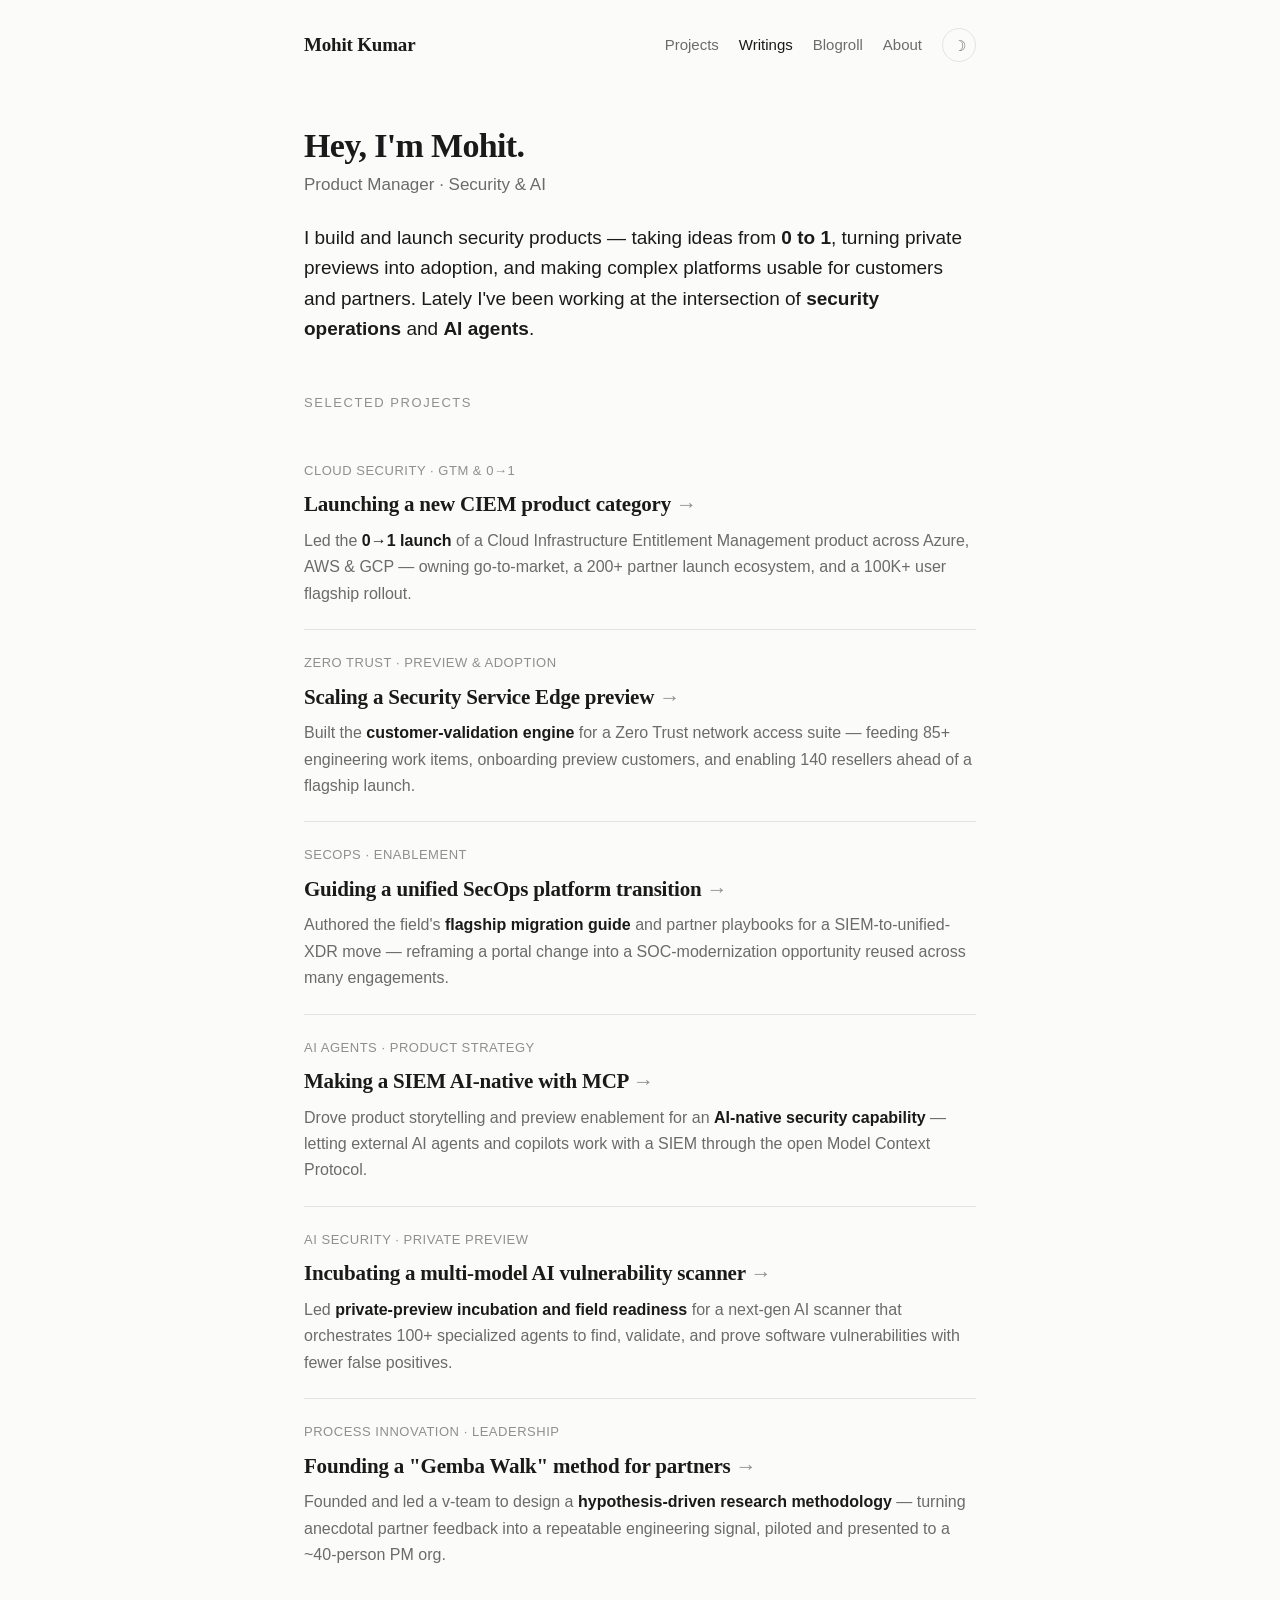
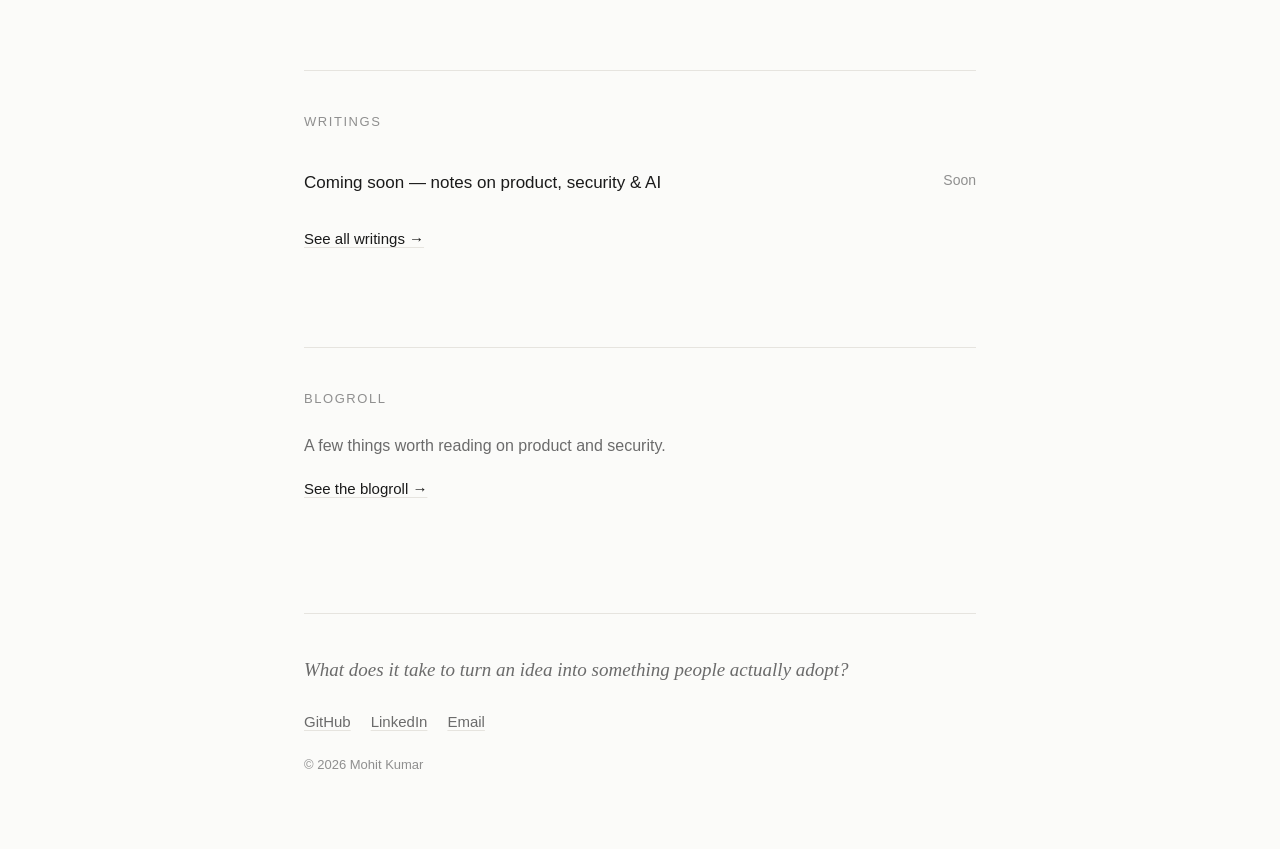
==== index.html @ 8b4f0cdc "Initial portfolio site (static, GitHub Pages) Co-authored-by: Copilot <223556219+Copilot@users.norep" ====
<!DOCTYPE html>
<html lang="en" data-theme="light">
<head>
  <meta charset="UTF-8" />
  <meta name="viewport" content="width=device-width, initial-scale=1.0" />
  <title>Mohit Kumar — Product Manager</title>
  <meta name="description" content="Mohit Kumar — Product Manager in security. Building products, previews, and partner motions from 0 to 1." />
  <link rel="icon" href="assets/img/favicon.svg" type="image/svg+xml" />
  <link rel="stylesheet" href="css/styles.css" />
</head>
<body>
  <div class="wrap">
    <nav class="site-nav">
      <a href="index.html" class="brand">Mohit Kumar</a>
      <div class="nav-links">
        <a href="#projects">Projects</a>
        <a href="writings/index.html">Writings</a>
        <a href="blogroll.html">Blogroll</a>
        <a href="about.html">About</a>
        <button class="theme-toggle" aria-label="Toggle theme">&#9789;</button>
      </div>
    </nav>

    <header class="hero">
      <h1>Hey, I'm Mohit.</h1>
      <p class="role">Product Manager · Security &amp; AI</p>
      <p class="lede">I build and launch security products — taking ideas from <strong>0&nbsp;to&nbsp;1</strong>, turning private previews into adoption, and making complex platforms usable for customers and partners. Lately I've been working at the intersection of <strong>security operations</strong> and <strong>AI agents</strong>.</p>
    </header>

    <section id="projects">
      <p class="eyebrow">Selected Projects</p>
      <ul class="projects">
        <li>
          <a class="proj-link" href="projects/epm.html">
            <div class="proj-meta">Cloud Security · GTM &amp; 0&rarr;1</div>
            <h3 class="proj-title">Launching a new CIEM product category <span class="arrow">&rarr;</span></h3>
            <p class="proj-desc">Led the <strong>0&rarr;1 launch</strong> of a Cloud Infrastructure Entitlement Management product across Azure, AWS &amp; GCP — owning go-to-market, a 200+ partner launch ecosystem, and a 100K+ user flagship rollout.</p>
          </a>
        </li>
        <li>
          <a class="proj-link" href="projects/sse.html">
            <div class="proj-meta">Zero Trust · Preview &amp; Adoption</div>
            <h3 class="proj-title">Scaling a Security Service Edge preview <span class="arrow">&rarr;</span></h3>
            <p class="proj-desc">Built the <strong>customer-validation engine</strong> for a Zero Trust network access suite — feeding 85+ engineering work items, onboarding preview customers, and enabling 140 resellers ahead of a flagship launch.</p>
          </a>
        </li>
        <li>
          <a class="proj-link" href="projects/sentinel-secops.html">
            <div class="proj-meta">SecOps · Enablement</div>
            <h3 class="proj-title">Guiding a unified SecOps platform transition <span class="arrow">&rarr;</span></h3>
            <p class="proj-desc">Authored the field's <strong>flagship migration guide</strong> and partner playbooks for a SIEM-to-unified-XDR move — reframing a portal change into a SOC-modernization opportunity reused across many engagements.</p>
          </a>
        </li>
        <li>
          <a class="proj-link" href="projects/sentinel-mcp.html">
            <div class="proj-meta">AI Agents · Product Strategy</div>
            <h3 class="proj-title">Making a SIEM AI-native with MCP <span class="arrow">&rarr;</span></h3>
            <p class="proj-desc">Drove product storytelling and preview enablement for an <strong>AI-native security capability</strong> — letting external AI agents and copilots work with a SIEM through the open Model Context Protocol.</p>
          </a>
        </li>
        <li>
          <a class="proj-link" href="projects/mdash.html">
            <div class="proj-meta">AI Security · Private Preview</div>
            <h3 class="proj-title">Incubating a multi-model AI vulnerability scanner <span class="arrow">&rarr;</span></h3>
            <p class="proj-desc">Led <strong>private-preview incubation and field readiness</strong> for a next-gen AI scanner that orchestrates 100+ specialized agents to find, validate, and prove software vulnerabilities with fewer false positives.</p>
          </a>
        </li>
        <li>
          <a class="proj-link" href="projects/gemba-walk.html">
            <div class="proj-meta">Process Innovation · Leadership</div>
            <h3 class="proj-title">Founding a "Gemba Walk" method for partners <span class="arrow">&rarr;</span></h3>
            <p class="proj-desc">Founded and led a v-team to design a <strong>hypothesis-driven research methodology</strong> — turning anecdotal partner feedback into a repeatable engineering signal, piloted and presented to a ~40-person PM org.</p>
          </a>
        </li>
      </ul>
    </section>

    <section id="writings">
      <p class="eyebrow">Writings</p>
      <ul class="teasers">
        <li><a class="t-title" href="writings/index.html">Coming soon — notes on product, security &amp; AI</a><span class="t-meta">Soon</span></li>
      </ul>
      <p class="section-more"><a class="u" href="writings/index.html">See all writings &rarr;</a></p>
    </section>

    <section id="blogroll">
      <p class="eyebrow">Blogroll</p>
      <p class="proj-desc" style="margin-bottom:16px;">A few things worth reading on product and security.</p>
      <p class="section-more"><a class="u" href="blogroll.html">See the blogroll &rarr;</a></p>
    </section>

    <footer class="site-footer">
      <p class="q">What does it take to turn an idea into something people actually adopt?</p>
      <div class="links">
        <a class="u" href="https://github.com/kumarM6" target="_blank" rel="noopener">GitHub</a>
        <a class="u" href="https://www.linkedin.com/in/REPLACE_ME" target="_blank" rel="noopener">LinkedIn</a>
        <a class="u" href="mailto:REPLACE_ME@example.com">Email</a>
      </div>
      <p class="copy">&copy; <span id="year">2026</span> Mohit Kumar</p>
    </footer>
  </div>
  <script src="js/main.js"></script>
  <script>document.getElementById('year').textContent=new Date().getFullYear();</script>
</body>
</html>
---- css/styles.css ----
/* ===== Mohit Kumar — portfolio ===== */
:root {
  --bg: #fbfbf9;
  --fg: #1a1a1a;
  --muted: #6b6b6b;
  --faint: #8f8f8f;
  --line: #e6e4df;
  --accent: #1a1a1a;
  --card: #ffffff;
  --tag-bg: #f0efeb;
  --max: 720px;
  --serif: "Iowan Old Style", "Palatino Linotype", Palatino, Georgia, "Times New Roman", serif;
  --sans: -apple-system, BlinkMacSystemFont, "Segoe UI", Roboto, Helvetica, Arial, sans-serif;
}
:root[data-theme="dark"] {
  --bg: #121211;
  --fg: #ececea;
  --muted: #a3a3a0;
  --faint: #7d7d7a;
  --line: #2b2b29;
  --accent: #ececea;
  --card: #1a1a19;
  --tag-bg: #232322;
}

* { box-sizing: border-box; }
html { scroll-behavior: smooth; }
body {
  margin: 0;
  background: var(--bg);
  color: var(--fg);
  font-family: var(--sans);
  font-size: 17px;
  line-height: 1.65;
  -webkit-font-smoothing: antialiased;
  transition: background .3s ease, color .3s ease;
}

.wrap { max-width: var(--max); margin: 0 auto; padding: 0 24px; }

/* ---- top nav ---- */
.site-nav {
  display: flex; align-items: center; justify-content: space-between;
  padding: 28px 0 0; gap: 16px;
}
.site-nav a.brand { font-family: var(--serif); font-size: 19px; font-weight: 600; letter-spacing: -.01em; }
.nav-links { display: flex; gap: 20px; align-items: center; flex-wrap: wrap; }
.nav-links a { color: var(--muted); font-size: 15px; }
.nav-links a:hover { color: var(--fg); }
a { color: var(--fg); text-decoration: none; }
a.u, .prose a { text-decoration: underline; text-underline-offset: 3px; text-decoration-color: var(--line); }
a.u:hover, .prose a:hover { text-decoration-color: var(--fg); }

.theme-toggle {
  background: none; border: 1px solid var(--line); color: var(--muted);
  width: 34px; height: 34px; border-radius: 50%; cursor: pointer;
  font-size: 15px; line-height: 1; display: inline-flex; align-items: center; justify-content: center;
  transition: border-color .2s, color .2s;
}
.theme-toggle:hover { border-color: var(--fg); color: var(--fg); }

/* ---- hero ---- */
.hero { padding: 64px 0 8px; }
.hero h1 { font-family: var(--serif); font-size: 34px; line-height: 1.2; margin: 0 0 4px; letter-spacing: -.02em; }
.hero .role { color: var(--muted); font-size: 17px; margin: 0 0 24px; }
.hero .lede { font-size: 19px; line-height: 1.6; margin: 0; }
.hero .lede strong { font-weight: 600; }

/* ---- sections ---- */
section { padding: 40px 0; border-top: 1px solid var(--line); margin-top: 40px; }
section:first-of-type { border-top: none; margin-top: 0; }
.eyebrow { font-size: 13px; letter-spacing: .12em; text-transform: uppercase; color: var(--faint); margin: 0 0 24px; }

/* ---- project list ---- */
.projects { list-style: none; margin: 0; padding: 0; }
.projects li { padding: 22px 0; border-bottom: 1px solid var(--line); }
.projects li:last-child { border-bottom: none; }
.proj-link { display: block; }
.proj-meta { font-size: 13px; color: var(--faint); letter-spacing: .04em; text-transform: uppercase; margin-bottom: 6px; }
.proj-title { font-family: var(--serif); font-size: 21px; font-weight: 600; letter-spacing: -.01em; margin: 0 0 6px; }
.proj-title .arrow { color: var(--faint); transition: transform .2s, color .2s; display: inline-block; }
.proj-link:hover .proj-title { text-decoration: underline; text-underline-offset: 4px; }
.proj-link:hover .arrow { transform: translateX(4px); color: var(--fg); }
.proj-desc { color: var(--muted); font-size: 16px; margin: 0; }
.proj-desc strong { color: var(--fg); font-weight: 600; }

/* ---- teaser lists (writings / blogroll) ---- */
.teasers { list-style: none; margin: 0; padding: 0; }
.teasers li { padding: 12px 0; border-bottom: 1px solid var(--line); display: flex; justify-content: space-between; gap: 16px; }
.teasers li:last-child { border-bottom: none; }
.teasers .t-title { color: var(--fg); }
.teasers .t-title:hover { text-decoration: underline; text-underline-offset: 3px; }
.teasers .t-meta { color: var(--faint); font-size: 14px; white-space: nowrap; }
.section-more { margin-top: 18px; font-size: 15px; color: var(--muted); }
.section-more a:hover { color: var(--fg); }

/* ---- prose (detail pages) ---- */
.prose h2 { font-family: var(--serif); font-size: 22px; margin: 36px 0 10px; letter-spacing: -.01em; }
.prose h3 { font-size: 16px; letter-spacing: .04em; text-transform: uppercase; color: var(--faint); margin: 28px 0 8px; }
.prose p { margin: 0 0 16px; }
.prose ul { margin: 0 0 16px; padding-left: 20px; }
.prose li { margin-bottom: 7px; }
.back { display: inline-block; margin-bottom: 8px; color: var(--muted); font-size: 15px; }
.back:hover { color: var(--fg); }
.page-head { padding: 40px 0 8px; }
.page-head .proj-meta { margin-bottom: 10px; }
.page-head h1 { font-family: var(--serif); font-size: 30px; line-height: 1.2; margin: 0 0 12px; letter-spacing: -.02em; }
.page-head .summary { font-size: 19px; color: var(--muted); margin: 0; }

/* ---- tags / chips ---- */
.tags { display: flex; flex-wrap: wrap; gap: 8px; margin: 18px 0 0; padding: 0; list-style: none; }
.tags li { font-size: 13px; color: var(--muted); background: var(--tag-bg); border-radius: 100px; padding: 4px 12px; text-transform: none; letter-spacing: 0; }

/* ---- outcome highlights ---- */
.stats { display: grid; grid-template-columns: repeat(3, 1fr); gap: 20px; margin: 8px 0 0; padding: 0; list-style: none; }
.stats li { padding: 0; border: none; }
.stats .n { font-family: var(--serif); font-size: 26px; font-weight: 600; display: block; letter-spacing: -.01em; }
.stats .l { font-size: 14px; color: var(--muted); }

/* ---- footer ---- */
.site-footer { border-top: 1px solid var(--line); margin-top: 56px; padding: 40px 0 60px; }
.site-footer .q { font-family: var(--serif); font-style: italic; font-size: 19px; color: var(--muted); margin: 0 0 24px; }
.site-footer .links { display: flex; gap: 20px; flex-wrap: wrap; }
.site-footer .links a { color: var(--muted); font-size: 15px; }
.site-footer .links a:hover { color: var(--fg); }
.site-footer .copy { color: var(--faint); font-size: 13px; margin-top: 20px; }

/* ---- responsive ---- */
@media (max-width: 560px) {
  body { font-size: 16px; }
  .hero h1 { font-size: 28px; }
  .hero .lede { font-size: 17px; }
  .stats { grid-template-columns: 1fr 1fr; gap: 16px; }
  .teasers li { flex-direction: column; gap: 2px; }
  .teasers .t-meta { white-space: normal; }
}
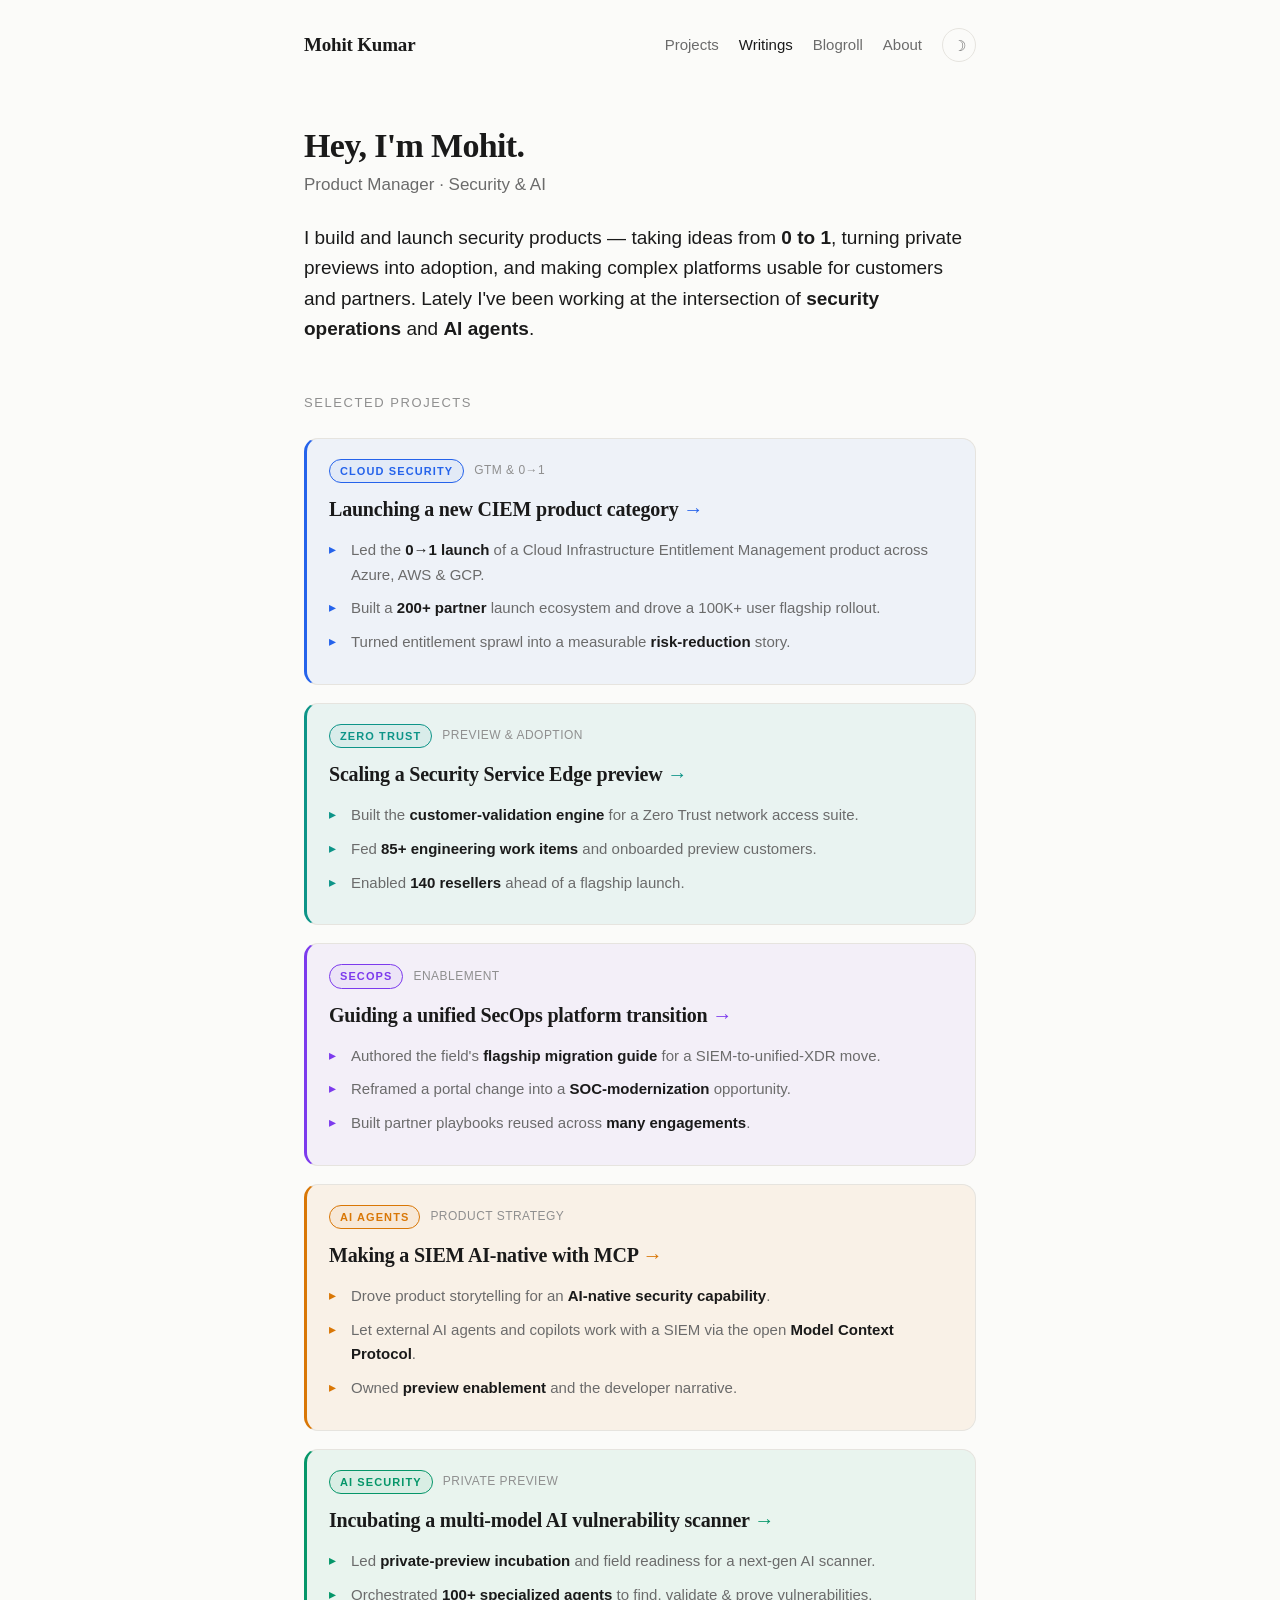
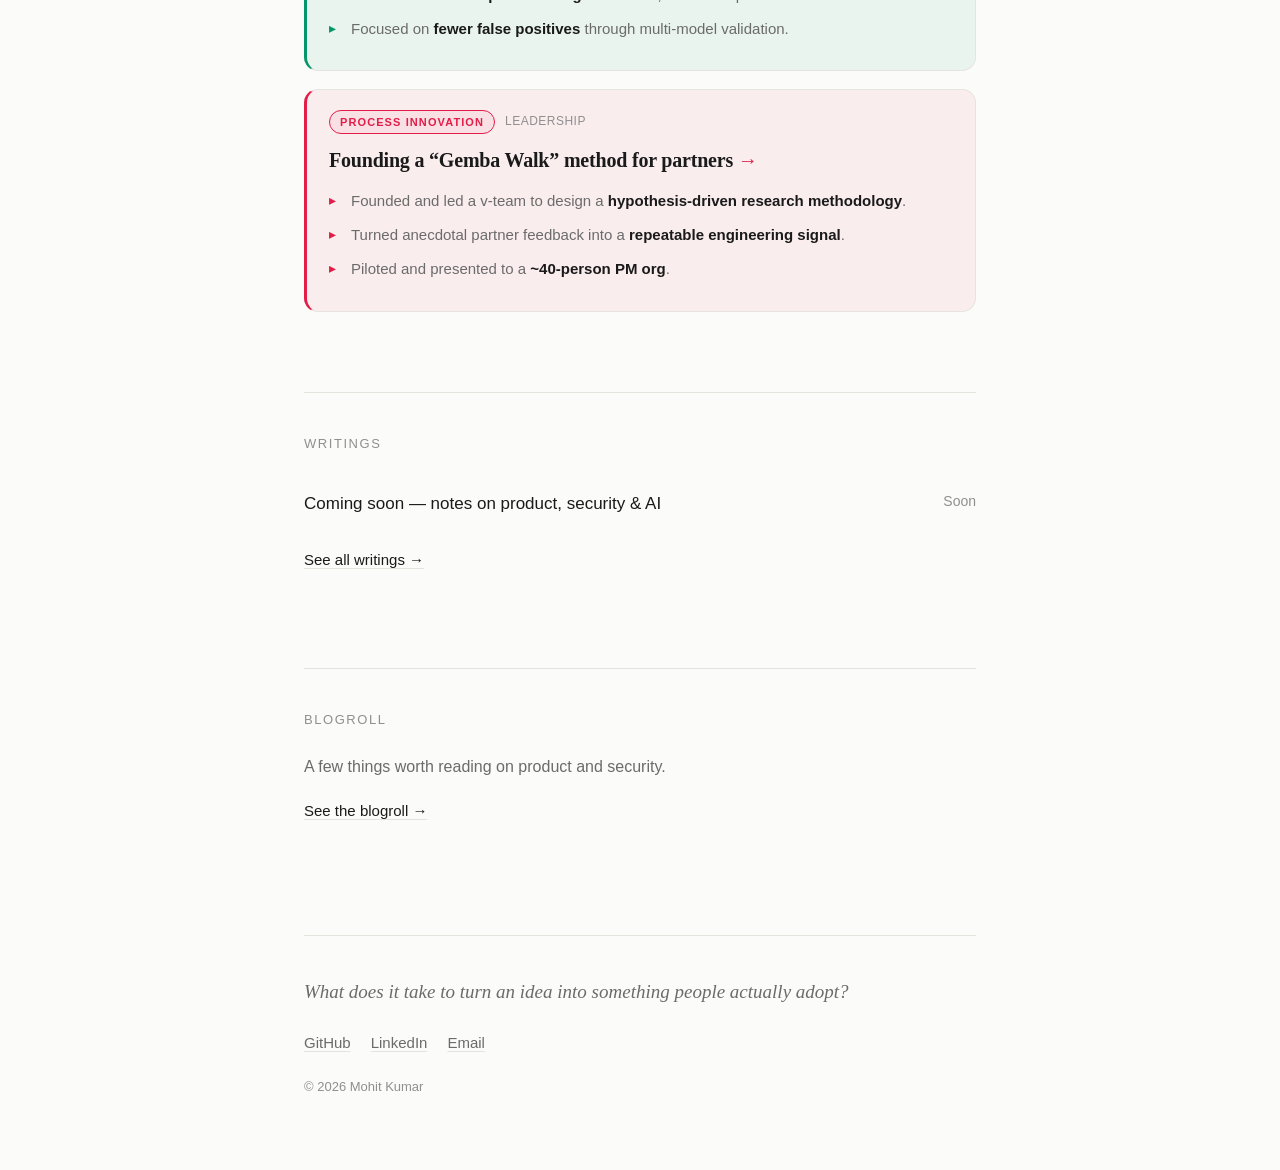
==== commit 2c97d736: "v3: add per-project color, framed SVG diagrams and pointer content Co-authored-by: Copilot <22355621" ====
--- a/index.html
+++ b/index.html
@@ -29,47 +29,89 @@
 
     <section id="projects">
       <p class="eyebrow">Selected Projects</p>
-      <ul class="projects">
-        <li>
-          <a class="proj-link" href="projects/epm.html">
-            <div class="proj-meta">Cloud Security · GTM &amp; 0&rarr;1</div>
-            <h3 class="proj-title">Launching a new CIEM product category <span class="arrow">&rarr;</span></h3>
-            <p class="proj-desc">Led the <strong>0&rarr;1 launch</strong> of a Cloud Infrastructure Entitlement Management product across Azure, AWS &amp; GCP — owning go-to-market, a 200+ partner launch ecosystem, and a 100K+ user flagship rollout.</p>
+      <ul class="cards">
+        <li class="card p-blue">
+          <a class="card-link" href="projects/epm.html">
+            <div class="card-top">
+              <span class="badge">Cloud Security</span>
+              <span class="card-meta">GTM &amp; 0&rarr;1</span>
+            </div>
+            <h3 class="card-title">Launching a new CIEM product category <span class="arrow">&rarr;</span></h3>
+            <ul class="pointers">
+              <li>Led the <strong>0&rarr;1 launch</strong> of a Cloud Infrastructure Entitlement Management product across Azure, AWS &amp; GCP.</li>
+              <li>Built a <strong>200+ partner</strong> launch ecosystem and drove a 100K+ user flagship rollout.</li>
+              <li>Turned entitlement sprawl into a measurable <strong>risk-reduction</strong> story.</li>
+            </ul>
           </a>
         </li>
-        <li>
-          <a class="proj-link" href="projects/sse.html">
-            <div class="proj-meta">Zero Trust · Preview &amp; Adoption</div>
-            <h3 class="proj-title">Scaling a Security Service Edge preview <span class="arrow">&rarr;</span></h3>
-            <p class="proj-desc">Built the <strong>customer-validation engine</strong> for a Zero Trust network access suite — feeding 85+ engineering work items, onboarding preview customers, and enabling 140 resellers ahead of a flagship launch.</p>
+        <li class="card p-teal">
+          <a class="card-link" href="projects/sse.html">
+            <div class="card-top">
+              <span class="badge">Zero Trust</span>
+              <span class="card-meta">Preview &amp; Adoption</span>
+            </div>
+            <h3 class="card-title">Scaling a Security Service Edge preview <span class="arrow">&rarr;</span></h3>
+            <ul class="pointers">
+              <li>Built the <strong>customer-validation engine</strong> for a Zero Trust network access suite.</li>
+              <li>Fed <strong>85+ engineering work items</strong> and onboarded preview customers.</li>
+              <li>Enabled <strong>140 resellers</strong> ahead of a flagship launch.</li>
+            </ul>
           </a>
         </li>
-        <li>
-          <a class="proj-link" href="projects/sentinel-secops.html">
-            <div class="proj-meta">SecOps · Enablement</div>
-            <h3 class="proj-title">Guiding a unified SecOps platform transition <span class="arrow">&rarr;</span></h3>
-            <p class="proj-desc">Authored the field's <strong>flagship migration guide</strong> and partner playbooks for a SIEM-to-unified-XDR move — reframing a portal change into a SOC-modernization opportunity reused across many engagements.</p>
+        <li class="card p-violet">
+          <a class="card-link" href="projects/sentinel-secops.html">
+            <div class="card-top">
+              <span class="badge">SecOps</span>
+              <span class="card-meta">Enablement</span>
+            </div>
+            <h3 class="card-title">Guiding a unified SecOps platform transition <span class="arrow">&rarr;</span></h3>
+            <ul class="pointers">
+              <li>Authored the field's <strong>flagship migration guide</strong> for a SIEM-to-unified-XDR move.</li>
+              <li>Reframed a portal change into a <strong>SOC-modernization</strong> opportunity.</li>
+              <li>Built partner playbooks reused across <strong>many engagements</strong>.</li>
+            </ul>
           </a>
         </li>
-        <li>
-          <a class="proj-link" href="projects/sentinel-mcp.html">
-            <div class="proj-meta">AI Agents · Product Strategy</div>
-            <h3 class="proj-title">Making a SIEM AI-native with MCP <span class="arrow">&rarr;</span></h3>
-            <p class="proj-desc">Drove product storytelling and preview enablement for an <strong>AI-native security capability</strong> — letting external AI agents and copilots work with a SIEM through the open Model Context Protocol.</p>
+        <li class="card p-amber">
+          <a class="card-link" href="projects/sentinel-mcp.html">
+            <div class="card-top">
+              <span class="badge">AI Agents</span>
+              <span class="card-meta">Product Strategy</span>
+            </div>
+            <h3 class="card-title">Making a SIEM AI-native with MCP <span class="arrow">&rarr;</span></h3>
+            <ul class="pointers">
+              <li>Drove product storytelling for an <strong>AI-native security capability</strong>.</li>
+              <li>Let external AI agents and copilots work with a SIEM via the open <strong>Model Context Protocol</strong>.</li>
+              <li>Owned <strong>preview enablement</strong> and the developer narrative.</li>
+            </ul>
           </a>
         </li>
-        <li>
-          <a class="proj-link" href="projects/mdash.html">
-            <div class="proj-meta">AI Security · Private Preview</div>
-            <h3 class="proj-title">Incubating a multi-model AI vulnerability scanner <span class="arrow">&rarr;</span></h3>
-            <p class="proj-desc">Led <strong>private-preview incubation and field readiness</strong> for a next-gen AI scanner that orchestrates 100+ specialized agents to find, validate, and prove software vulnerabilities with fewer false positives.</p>
+        <li class="card p-green">
+          <a class="card-link" href="projects/mdash.html">
+            <div class="card-top">
+              <span class="badge">AI Security</span>
+              <span class="card-meta">Private Preview</span>
+            </div>
+            <h3 class="card-title">Incubating a multi-model AI vulnerability scanner <span class="arrow">&rarr;</span></h3>
+            <ul class="pointers">
+              <li>Led <strong>private-preview incubation</strong> and field readiness for a next-gen AI scanner.</li>
+              <li>Orchestrated <strong>100+ specialized agents</strong> to find, validate &amp; prove vulnerabilities.</li>
+              <li>Focused on <strong>fewer false positives</strong> through multi-model validation.</li>
+            </ul>
           </a>
         </li>
-        <li>
-          <a class="proj-link" href="projects/gemba-walk.html">
-            <div class="proj-meta">Process Innovation · Leadership</div>
-            <h3 class="proj-title">Founding a "Gemba Walk" method for partners <span class="arrow">&rarr;</span></h3>
-            <p class="proj-desc">Founded and led a v-team to design a <strong>hypothesis-driven research methodology</strong> — turning anecdotal partner feedback into a repeatable engineering signal, piloted and presented to a ~40-person PM org.</p>
+        <li class="card p-rose">
+          <a class="card-link" href="projects/gemba-walk.html">
+            <div class="card-top">
+              <span class="badge">Process Innovation</span>
+              <span class="card-meta">Leadership</span>
+            </div>
+            <h3 class="card-title">Founding a &ldquo;Gemba Walk&rdquo; method for partners <span class="arrow">&rarr;</span></h3>
+            <ul class="pointers">
+              <li>Founded and led a v-team to design a <strong>hypothesis-driven research methodology</strong>.</li>
+              <li>Turned anecdotal partner feedback into a <strong>repeatable engineering signal</strong>.</li>
+              <li>Piloted and presented to a <strong>~40-person PM org</strong>.</li>
+            </ul>
           </a>
         </li>
       </ul>
@@ -93,8 +135,8 @@
       <p class="q">What does it take to turn an idea into something people actually adopt?</p>
       <div class="links">
         <a class="u" href="https://github.com/kumarM6" target="_blank" rel="noopener">GitHub</a>
-        <a class="u" href="https://www.linkedin.com/in/REPLACE_ME" target="_blank" rel="noopener">LinkedIn</a>
-        <a class="u" href="mailto:REPLACE_ME@example.com">Email</a>
+        <a class="u" href="https://www.linkedin.com/in/mohit1513/" target="_blank" rel="noopener">LinkedIn</a>
+        <a class="u" href="mailto:kmohit1513@gmail.com">Email</a>
       </div>
       <p class="copy">&copy; <span id="year">2026</span> Mohit Kumar</p>
     </footer>
--- a/css/styles.css
+++ b/css/styles.css
@@ -125,6 +125,129 @@
 .site-footer .links a:hover { color: var(--fg); }
 .site-footer .copy { color: var(--faint); font-size: 13px; margin-top: 20px; }
 
+/* =========================================================
+   v3 — accent colors, framed cards, pointers, SVG diagrams
+   ========================================================= */
+
+/* per-project accent (light defaults). --accent-c drives borders,
+   markers, badges; --accent-tint is a translucent wash that works
+   on both light and dark backgrounds. */
+.p-blue   { --accent-c: #2563eb; --accent-soft: #93b4f7; --accent-tint: rgba(37,99,235,.06); }
+.p-teal   { --accent-c: #0d9488; --accent-soft: #6ad0c6; --accent-tint: rgba(13,148,136,.07); }
+.p-violet { --accent-c: #7c3aed; --accent-soft: #c0a3f5; --accent-tint: rgba(124,58,237,.06); }
+.p-amber  { --accent-c: #d97706; --accent-soft: #f2c17a; --accent-tint: rgba(217,119,6,.07); }
+.p-green  { --accent-c: #059669; --accent-soft: #6ed3ac; --accent-tint: rgba(5,150,105,.07); }
+.p-rose   { --accent-c: #e11d48; --accent-soft: #f4909f; --accent-tint: rgba(225,29,72,.06); }
+
+/* brighter accents for dark mode (better contrast on dark bg) */
+:root[data-theme="dark"] .p-blue   { --accent-c: #60a5fa; --accent-tint: rgba(96,165,250,.10); }
+:root[data-theme="dark"] .p-teal   { --accent-c: #2dd4bf; --accent-tint: rgba(45,212,191,.10); }
+:root[data-theme="dark"] .p-violet { --accent-c: #a78bfa; --accent-tint: rgba(167,139,250,.10); }
+:root[data-theme="dark"] .p-amber  { --accent-c: #fbbf24; --accent-tint: rgba(251,191,36,.10); }
+:root[data-theme="dark"] .p-green  { --accent-c: #34d399; --accent-tint: rgba(52,211,153,.10); }
+:root[data-theme="dark"] .p-rose   { --accent-c: #fb7185; --accent-tint: rgba(251,113,133,.10); }
+
+/* ---- framed project cards (home) ---- */
+.cards { list-style: none; margin: 0; padding: 0; display: grid; gap: 18px; }
+.card {
+  position: relative;
+  border: 1px solid var(--line);
+  border-left: 3px solid var(--accent-c, var(--line));
+  border-radius: 14px;
+  background: var(--accent-tint, var(--card));
+  padding: 20px 22px;
+  transition: border-color .2s ease, transform .2s ease, box-shadow .2s ease;
+}
+.card:hover { transform: translateY(-2px); box-shadow: 0 8px 26px rgba(0,0,0,.06); border-color: var(--accent-soft, var(--fg)); }
+:root[data-theme="dark"] .card:hover { box-shadow: 0 8px 26px rgba(0,0,0,.35); }
+.card a.card-link { display: block; color: inherit; }
+.card-top { display: flex; align-items: center; gap: 10px; margin-bottom: 10px; flex-wrap: wrap; }
+.badge {
+  font-size: 11px; letter-spacing: .10em; text-transform: uppercase;
+  color: var(--accent-c); background: var(--accent-tint);
+  border: 1px solid var(--accent-c); border-radius: 100px;
+  padding: 2px 10px; font-weight: 600;
+}
+.card-meta { font-size: 12px; color: var(--faint); letter-spacing: .04em; text-transform: uppercase; }
+.card h3.card-title {
+  font-family: var(--serif); font-size: 20px; font-weight: 600;
+  letter-spacing: -.01em; margin: 0 0 12px; color: var(--fg);
+}
+.card h3.card-title .arrow { color: var(--accent-c); transition: transform .2s; display: inline-block; }
+.card a.card-link:hover .card-title { text-decoration: underline; text-underline-offset: 4px; text-decoration-color: var(--accent-soft); }
+.card a.card-link:hover .arrow { transform: translateX(4px); }
+
+/* ---- pointer lists (colored ▸ markers) ---- */
+ul.pointers { list-style: none; margin: 0; padding: 0; }
+ul.pointers li { position: relative; padding-left: 22px; margin-bottom: 9px; color: var(--muted); }
+ul.pointers li::before {
+  content: "\25B8"; /* ▸ */
+  position: absolute; left: 0; top: 0;
+  color: var(--accent-c, var(--faint)); font-size: 14px; line-height: 1.65;
+}
+ul.pointers li strong { color: var(--fg); font-weight: 600; }
+.card ul.pointers li { font-size: 15px; }
+
+/* ---- framed section blocks (detail pages) ---- */
+.frame {
+  border: 1px solid var(--line);
+  border-top: 3px solid var(--accent-c, var(--line));
+  border-radius: 14px;
+  background: var(--accent-tint, transparent);
+  padding: 22px 24px;
+  margin: 18px 0;
+}
+.frame h2 { margin-top: 0; }
+.frame h2 .dot { color: var(--accent-c); }
+
+/* accent-tinted headings + tags on detail pages */
+.accent-scope .prose h2 { color: var(--fg); }
+.accent-scope .prose h2::before {
+  content: ""; display: inline-block; width: 8px; height: 8px; border-radius: 50%;
+  background: var(--accent-c); margin-right: 10px; vertical-align: middle;
+}
+.accent-scope .page-head h1 { }
+.accent-scope .tags li { color: var(--accent-c); background: var(--accent-tint); border: 1px solid var(--accent-soft); }
+.accent-scope .stats .n { color: var(--accent-c); }
+.accent-scope .back:hover { color: var(--accent-c); }
+.accent-scope .page-head .proj-meta { color: var(--accent-c); }
+
+/* ---- SVG diagram frame (Problem -> Approach -> Impact) ---- */
+.diagram {
+  border: 1px solid var(--line);
+  border-radius: 16px;
+  background: var(--card);
+  padding: 18px;
+  margin: 20px 0 8px;
+  overflow: hidden;
+}
+.diagram svg { width: 100%; height: auto; display: block; }
+.diagram figcaption { font-size: 13px; color: var(--faint); text-align: center; margin-top: 10px; letter-spacing: .02em; }
+/* theme-aware SVG text/fills via currentColor + classes */
+.diagram .d-node { fill: var(--accent-tint); stroke: var(--accent-c); }
+.diagram .d-arrow { stroke: var(--accent-c); fill: var(--accent-c); }
+.diagram .d-label { fill: var(--accent-c); font: 600 13px var(--sans); letter-spacing: .06em; text-transform: uppercase; }
+.diagram .d-text { fill: var(--fg); font: 400 12.5px var(--sans); }
+.diagram .d-muted { fill: var(--muted); font: 400 12px var(--sans); }
+
+/* ---- rainbow chips (about focus areas) ---- */
+.chips-rainbow li { background: transparent; border: 1px solid; }
+.chips-rainbow li:nth-child(6n+1){ color:#2563eb; border-color:#93b4f7; }
+.chips-rainbow li:nth-child(6n+2){ color:#0d9488; border-color:#6ad0c6; }
+.chips-rainbow li:nth-child(6n+3){ color:#7c3aed; border-color:#c0a3f5; }
+.chips-rainbow li:nth-child(6n+4){ color:#d97706; border-color:#f2c17a; }
+.chips-rainbow li:nth-child(6n+5){ color:#059669; border-color:#6ed3ac; }
+.chips-rainbow li:nth-child(6n+6){ color:#e11d48; border-color:#f4909f; }
+:root[data-theme="dark"] .chips-rainbow li:nth-child(6n+1){ color:#60a5fa; }
+:root[data-theme="dark"] .chips-rainbow li:nth-child(6n+2){ color:#2dd4bf; }
+:root[data-theme="dark"] .chips-rainbow li:nth-child(6n+3){ color:#a78bfa; }
+:root[data-theme="dark"] .chips-rainbow li:nth-child(6n+4){ color:#fbbf24; }
+:root[data-theme="dark"] .chips-rainbow li:nth-child(6n+5){ color:#34d399; }
+:root[data-theme="dark"] .chips-rainbow li:nth-child(6n+6){ color:#fb7185; }
+
+/* neutral contact frame */
+.frame.contact { border-top-color: var(--fg); background: transparent; }
+
 /* ---- responsive ---- */
 @media (max-width: 560px) {
   body { font-size: 16px; }
@@ -133,4 +256,6 @@
   .stats { grid-template-columns: 1fr 1fr; gap: 16px; }
   .teasers li { flex-direction: column; gap: 2px; }
   .teasers .t-meta { white-space: normal; }
-}
+  .card { padding: 18px; }
+  .frame { padding: 18px; }
+}
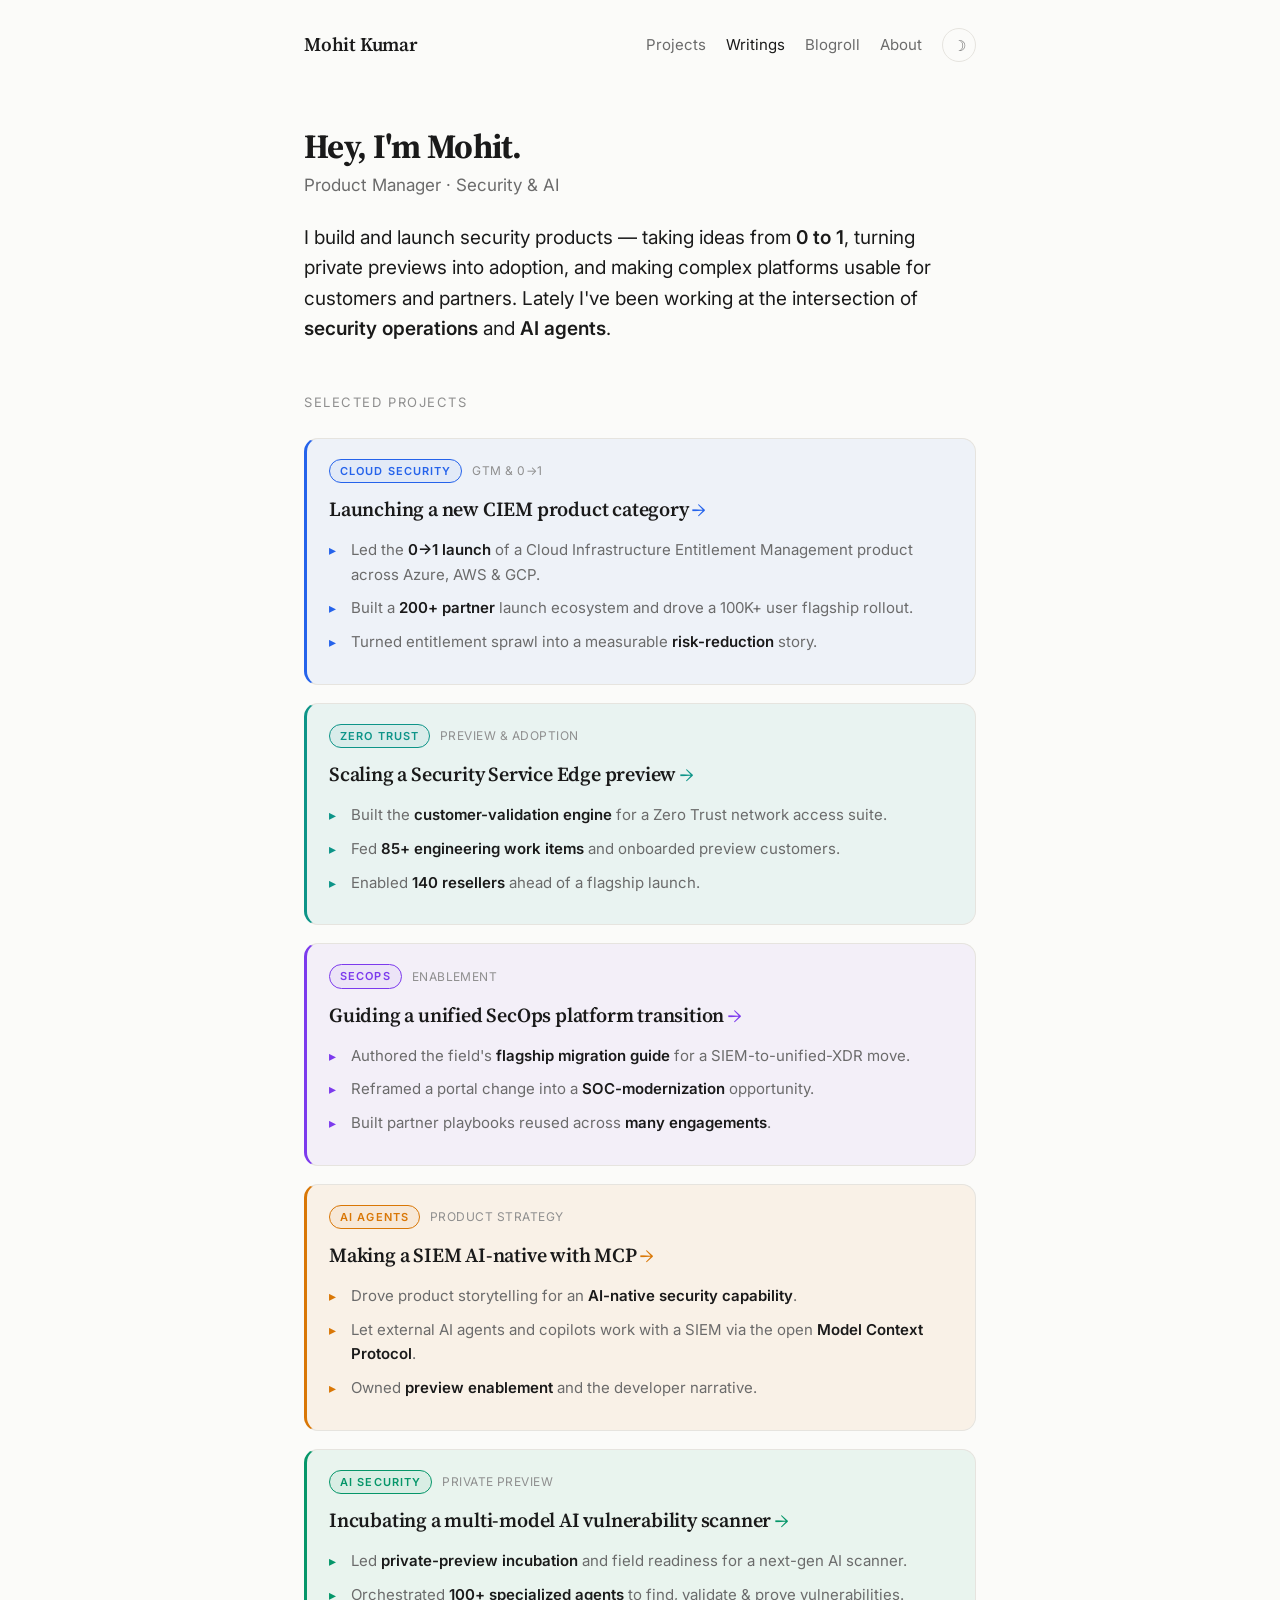
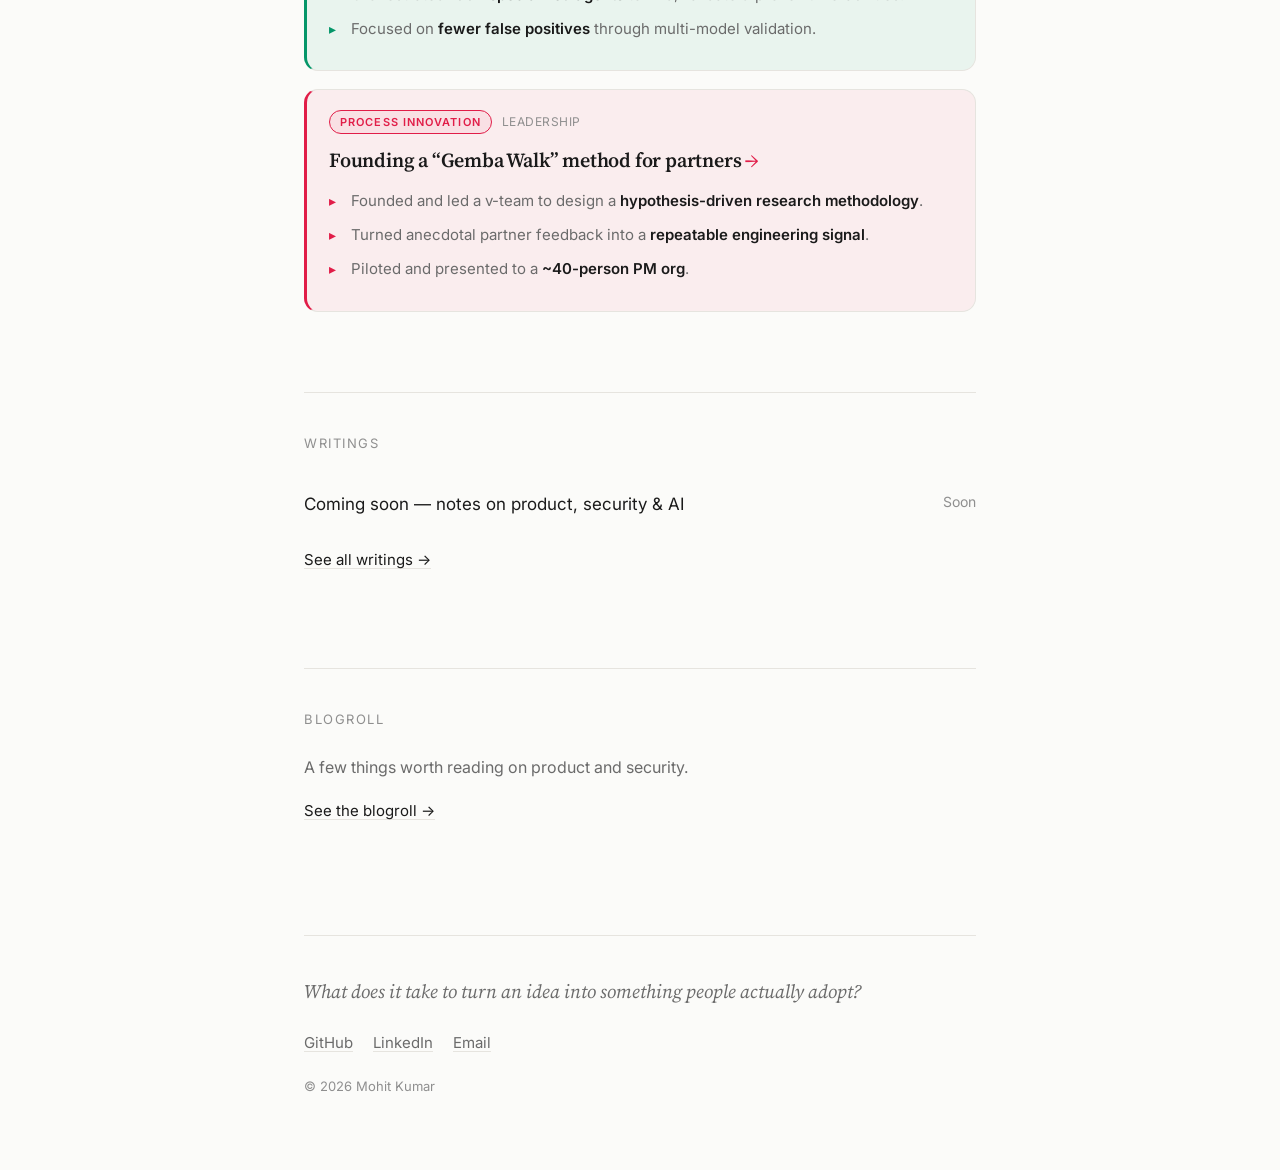
==== commit 2b09cceb: "Typography: embed Inter + Source Serif 4 for consistent, formal fonts across all pages Co-authored-b" ====
--- a/index.html
+++ b/index.html
@@ -3,6 +3,9 @@
 <head>
   <meta charset="UTF-8" />
   <meta name="viewport" content="width=device-width, initial-scale=1.0" />
+  <link rel="preconnect" href="https://fonts.googleapis.com" />
+  <link rel="preconnect" href="https://fonts.gstatic.com" crossorigin />
+  <link rel="stylesheet" href="https://fonts.googleapis.com/css2?family=Inter:wght@400;500;600&family=Source+Serif+4:opsz,wght@8..60,400;8..60,600&display=swap" />
   <title>Mohit Kumar — Product Manager</title>
   <meta name="description" content="Mohit Kumar — Product Manager in security. Building products, previews, and partner motions from 0 to 1." />
   <link rel="icon" href="assets/img/favicon.svg" type="image/svg+xml" />
--- a/css/styles.css
+++ b/css/styles.css
@@ -9,8 +9,8 @@
   --card: #ffffff;
   --tag-bg: #f0efeb;
   --max: 720px;
-  --serif: "Iowan Old Style", "Palatino Linotype", Palatino, Georgia, "Times New Roman", serif;
-  --sans: -apple-system, BlinkMacSystemFont, "Segoe UI", Roboto, Helvetica, Arial, sans-serif;
+  --serif: "Source Serif 4", Georgia, "Times New Roman", serif;
+  --sans: "Inter", -apple-system, BlinkMacSystemFont, "Segoe UI", Roboto, Helvetica, Arial, sans-serif;
 }
 :root[data-theme="dark"] {
   --bg: #121211;
@@ -33,6 +33,9 @@
   font-size: 17px;
   line-height: 1.65;
   -webkit-font-smoothing: antialiased;
+  -moz-osx-font-smoothing: grayscale;
+  font-optical-sizing: auto;
+  text-rendering: optimizeLegibility;
   transition: background .3s ease, color .3s ease;
 }
 
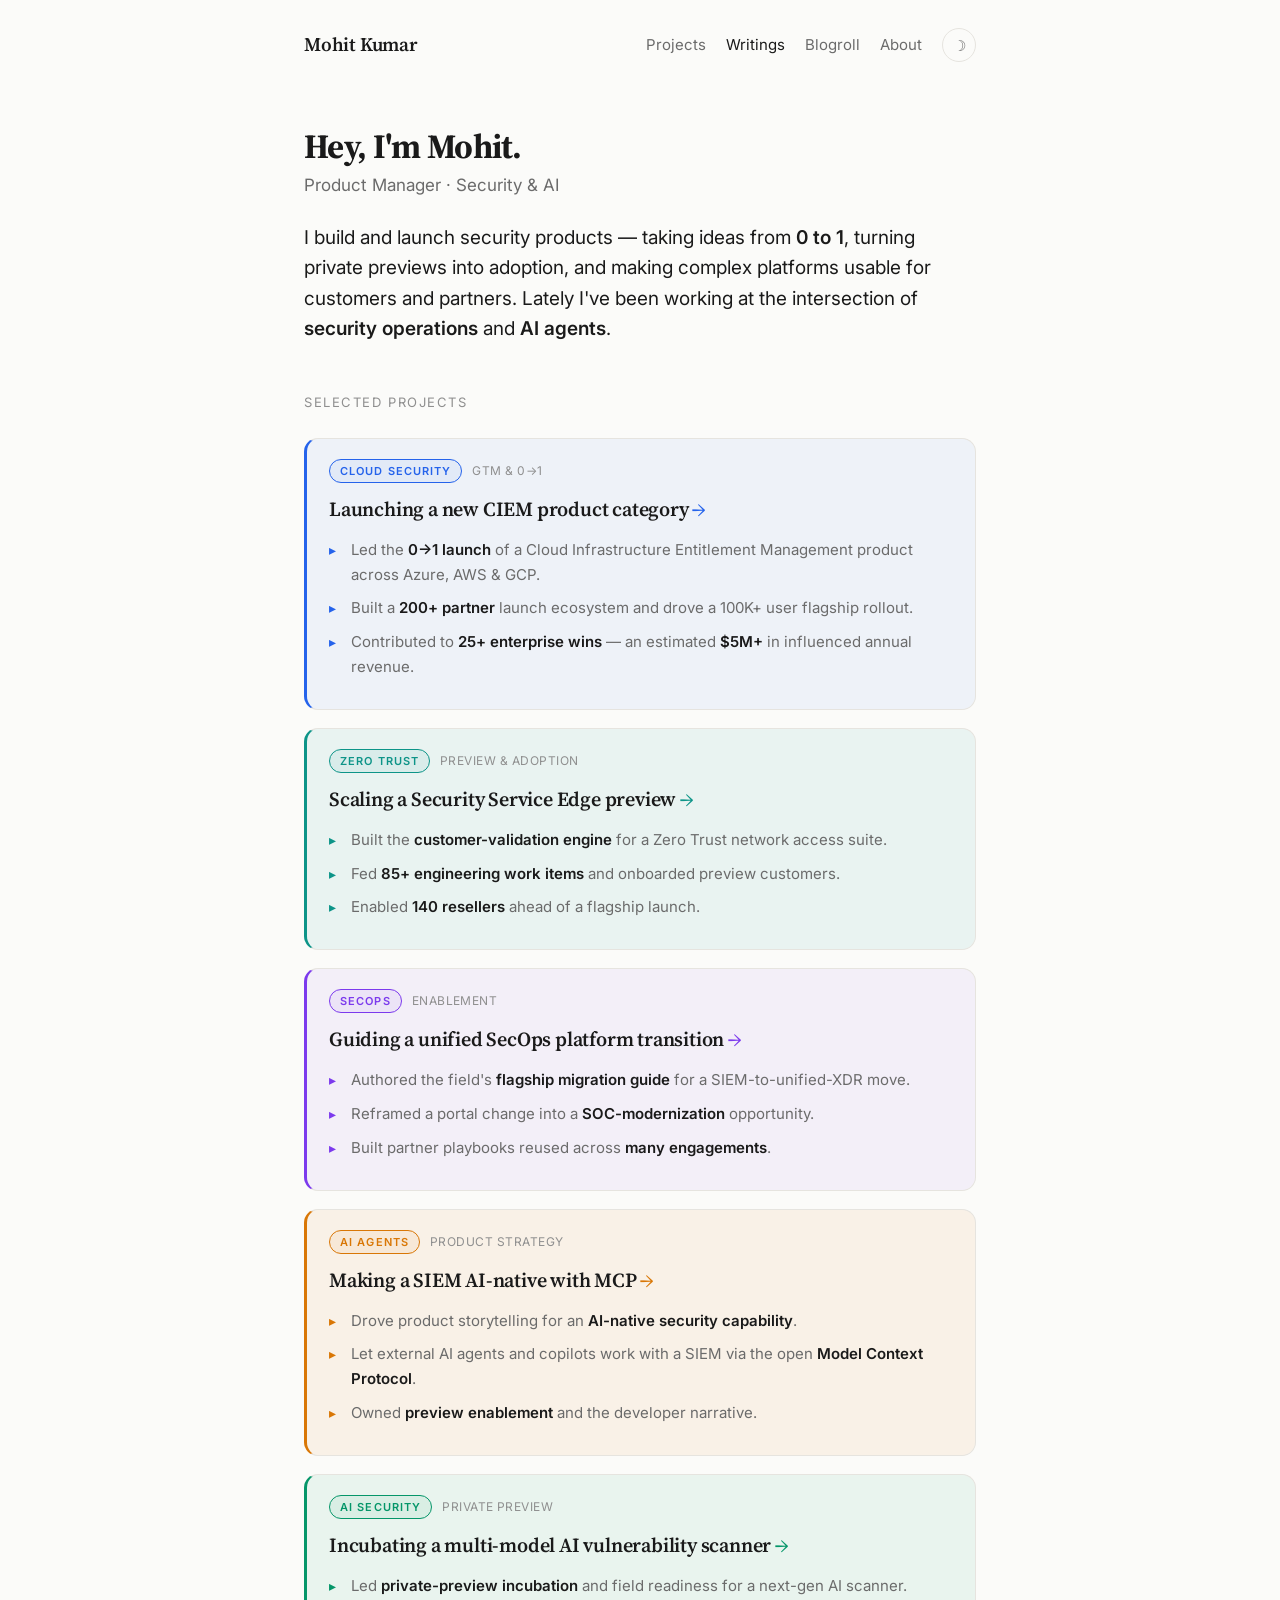
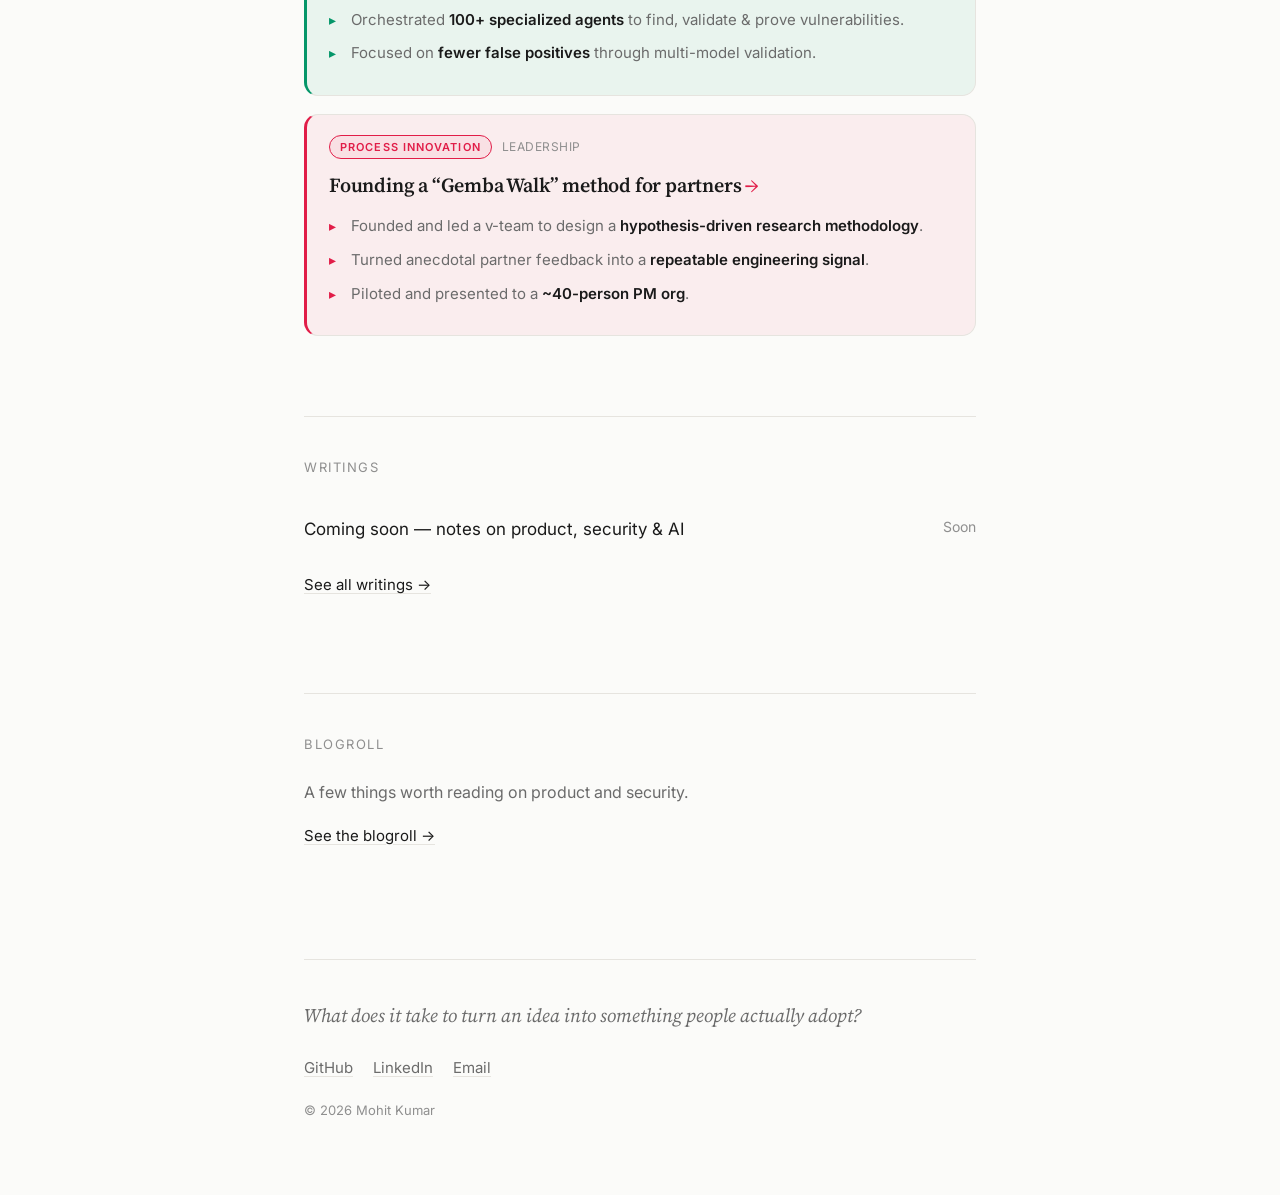
==== commit 2fa584e2: "Content overhaul: readable Problem->Approach->Impact flow, executive copy, approximate $ values, cle" ====
--- a/index.html
+++ b/index.html
@@ -43,7 +43,7 @@
             <ul class="pointers">
               <li>Led the <strong>0&rarr;1 launch</strong> of a Cloud Infrastructure Entitlement Management product across Azure, AWS &amp; GCP.</li>
               <li>Built a <strong>200+ partner</strong> launch ecosystem and drove a 100K+ user flagship rollout.</li>
-              <li>Turned entitlement sprawl into a measurable <strong>risk-reduction</strong> story.</li>
+              <li>Contributed to <strong>25+ enterprise wins</strong> — an estimated <strong>$5M+</strong> in influenced annual revenue.</li>
             </ul>
           </a>
         </li>
--- a/css/styles.css
+++ b/css/styles.css
@@ -203,35 +203,37 @@
 .frame h2 { margin-top: 0; }
 .frame h2 .dot { color: var(--accent-c); }
 
-/* accent-tinted headings + tags on detail pages */
+/* accent-tinted headings + tags on detail pages (headings stay clean, no bullet) */
 .accent-scope .prose h2 { color: var(--fg); }
-.accent-scope .prose h2::before {
-  content: ""; display: inline-block; width: 8px; height: 8px; border-radius: 50%;
-  background: var(--accent-c); margin-right: 10px; vertical-align: middle;
-}
-.accent-scope .page-head h1 { }
 .accent-scope .tags li { color: var(--accent-c); background: var(--accent-tint); border: 1px solid var(--accent-soft); }
 .accent-scope .stats .n { color: var(--accent-c); }
 .accent-scope .back:hover { color: var(--accent-c); }
 .accent-scope .page-head .proj-meta { color: var(--accent-c); }
 
-/* ---- SVG diagram frame (Problem -> Approach -> Impact) ---- */
-.diagram {
+/* ---- Problem -> Approach -> Impact flow (readable, framed) ---- */
+.flow { display: flex; align-items: stretch; gap: 0; margin: 26px 0 10px; }
+.flow-step {
+  flex: 1 1 0;
   border: 1px solid var(--line);
-  border-radius: 16px;
-  background: var(--card);
-  padding: 18px;
-  margin: 20px 0 8px;
-  overflow: hidden;
-}
-.diagram svg { width: 100%; height: auto; display: block; }
-.diagram figcaption { font-size: 13px; color: var(--faint); text-align: center; margin-top: 10px; letter-spacing: .02em; }
-/* theme-aware SVG text/fills via currentColor + classes */
-.diagram .d-node { fill: var(--accent-tint); stroke: var(--accent-c); }
-.diagram .d-arrow { stroke: var(--accent-c); fill: var(--accent-c); }
-.diagram .d-label { fill: var(--accent-c); font: 600 13px var(--sans); letter-spacing: .06em; text-transform: uppercase; }
-.diagram .d-text { fill: var(--fg); font: 400 12.5px var(--sans); }
-.diagram .d-muted { fill: var(--muted); font: 400 12px var(--sans); }
+  border-top: 3px solid var(--accent-c, var(--line));
+  border-radius: 14px;
+  background: var(--accent-tint, var(--card));
+  padding: 18px 20px;
+  display: flex; flex-direction: column;
+}
+.flow-step .flow-label {
+  font: 600 12px var(--sans); letter-spacing: .10em; text-transform: uppercase;
+  color: var(--accent-c); margin-bottom: 8px;
+}
+.flow-step p { margin: 0; font-size: 15px; line-height: 1.55; color: var(--fg); }
+.flow-arrow {
+  display: flex; align-items: center; justify-content: center;
+  flex: 0 0 34px; color: var(--accent-c); font-size: 22px; line-height: 1;
+}
+@media (max-width: 640px) {
+  .flow { flex-direction: column; }
+  .flow-arrow { flex-basis: auto; transform: rotate(90deg); padding: 6px 0; }
+}
 
 /* ---- rainbow chips (about focus areas) ---- */
 .chips-rainbow li { background: transparent; border: 1px solid; }
